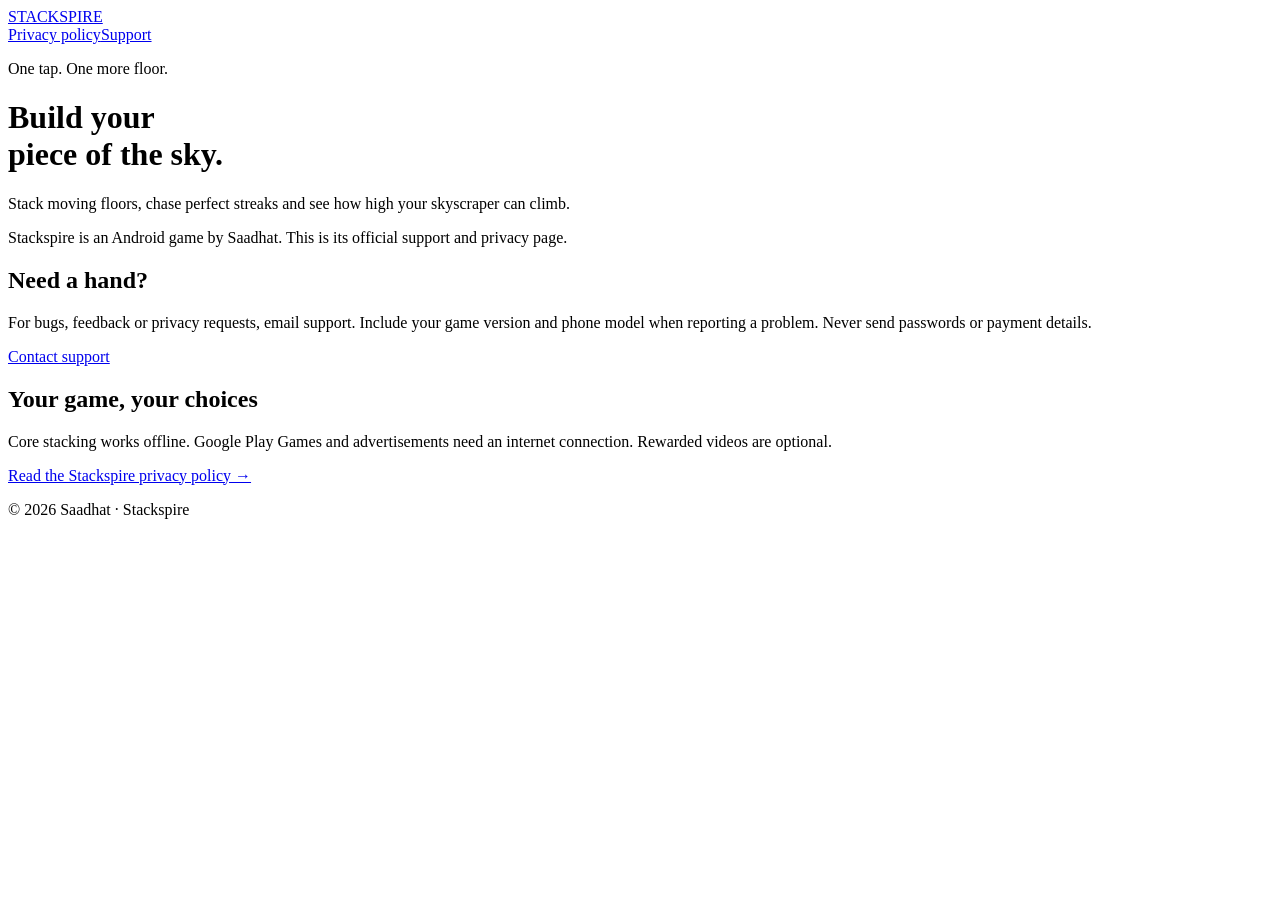
==== index.html @ 13df9985 "Add Stackspire support and privacy page" ====
<!doctype html><html lang="en"><head><meta charset="utf-8"><meta name="viewport" content="width=device-width,initial-scale=1"><meta name="description" content="Stackspire support and privacy information. A one-tap skyscraper stacking game by Saadhat."><title>Stackspire — Support & Privacy</title><link rel="stylesheet" href="style.css"></head><body><header><a class="brand" href="./">STACKSPIRE</a><nav><a href="privacy.html">Privacy policy</a><a href="mailto:saadhat10@gmail.com">Support</a></nav></header><main><p class="eyebrow">One tap. One more floor.</p><h1>Build your<br>piece of the sky.</h1><p class="lead">Stack moving floors, chase perfect streaks and see how high your skyscraper can climb.</p><p>Stackspire is an Android game by Saadhat. This is its official support and privacy page.</p><section class="card"><h2>Need a hand?</h2><p>For bugs, feedback or privacy requests, email support. Include your game version and phone model when reporting a problem. Never send passwords or payment details.</p><a class="button" href="mailto:saadhat10@gmail.com?subject=Stackspire%20support">Contact support</a></section><section><h2>Your game, your choices</h2><p>Core stacking works offline. Google Play Games and advertisements need an internet connection. Rewarded videos are optional.</p><p><a href="privacy.html">Read the Stackspire privacy policy →</a></p></section></main><footer>© 2026 Saadhat · Stackspire</footer></body></html>
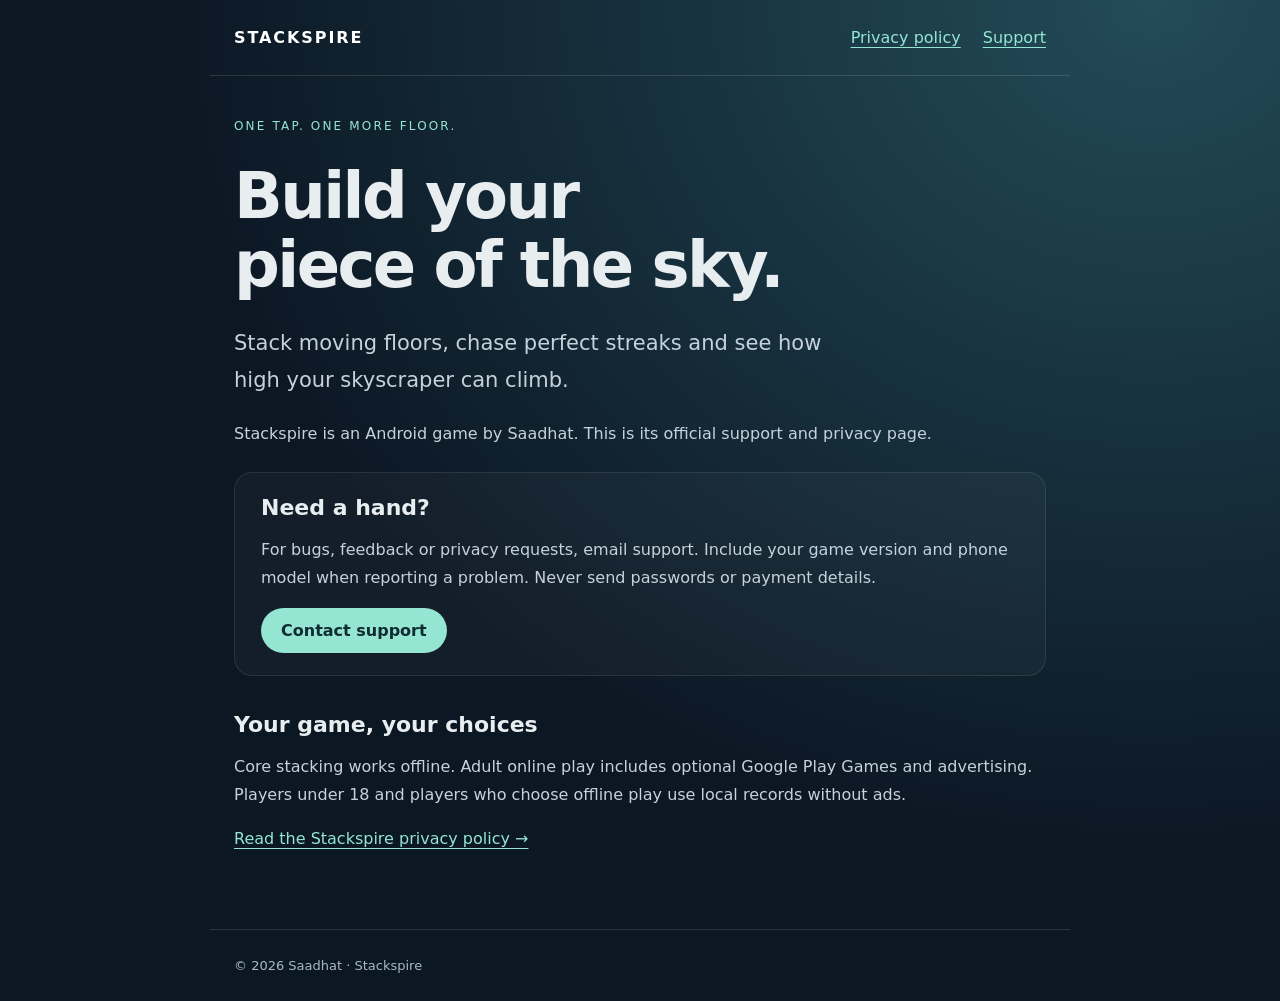
==== commit 1d373c88: "Describe age-gated local play and adult online services" ====
--- a/index.html
+++ b/index.html
@@ -1 +1 @@
-<!doctype html><html lang="en"><head><meta charset="utf-8"><meta name="viewport" content="width=device-width,initial-scale=1"><meta name="description" content="Stackspire support and privacy information. A one-tap skyscraper stacking game by Saadhat."><title>Stackspire — Support & Privacy</title><link rel="stylesheet" href="style.css"></head><body><header><a class="brand" href="./">STACKSPIRE</a><nav><a href="privacy.html">Privacy policy</a><a href="mailto:saadhat10@gmail.com">Support</a></nav></header><main><p class="eyebrow">One tap. One more floor.</p><h1>Build your<br>piece of the sky.</h1><p class="lead">Stack moving floors, chase perfect streaks and see how high your skyscraper can climb.</p><p>Stackspire is an Android game by Saadhat. This is its official support and privacy page.</p><section class="card"><h2>Need a hand?</h2><p>For bugs, feedback or privacy requests, email support. Include your game version and phone model when reporting a problem. Never send passwords or payment details.</p><a class="button" href="mailto:saadhat10@gmail.com?subject=Stackspire%20support">Contact support</a></section><section><h2>Your game, your choices</h2><p>Core stacking works offline. Google Play Games and advertisements need an internet connection. Rewarded videos are optional.</p><p><a href="privacy.html">Read the Stackspire privacy policy →</a></p></section></main><footer>© 2026 Saadhat · Stackspire</footer></body></html>
+<!doctype html><html lang="en"><head><meta charset="utf-8"><meta name="viewport" content="width=device-width,initial-scale=1"><meta name="description" content="Stackspire support and privacy information. A one-tap skyscraper stacking game by Saadhat."><title>Stackspire — Support & Privacy</title><link rel="stylesheet" href="style.css"></head><body><header><a class="brand" href="./">STACKSPIRE</a><nav><a href="privacy.html">Privacy policy</a><a href="mailto:saadhat10@gmail.com">Support</a></nav></header><main><p class="eyebrow">One tap. One more floor.</p><h1>Build your<br>piece of the sky.</h1><p class="lead">Stack moving floors, chase perfect streaks and see how high your skyscraper can climb.</p><p>Stackspire is an Android game by Saadhat. This is its official support and privacy page.</p><section class="card"><h2>Need a hand?</h2><p>For bugs, feedback or privacy requests, email support. Include your game version and phone model when reporting a problem. Never send passwords or payment details.</p><a class="button" href="mailto:saadhat10@gmail.com?subject=Stackspire%20support">Contact support</a></section><section><h2>Your game, your choices</h2><p>Core stacking works offline. Adult online play includes optional Google Play Games and advertising. Players under 18 and players who choose offline play use local records without ads.</p><p><a href="privacy.html">Read the Stackspire privacy policy →</a></p></section></main><footer>© 2026 Saadhat · Stackspire</footer></body></html>
--- a/style.css
+++ b/style.css
@@ -0,0 +1 @@
+:root{color-scheme:dark;font-family:system-ui,-apple-system,Segoe UI,sans-serif;background:#0c1724;color:#e8edf0}*{box-sizing:border-box}body{margin:0;background:radial-gradient(ellipse at 90% 0,#234b58,transparent 60%)}header,main,footer{max-width:860px;margin:auto;padding:28px 24px}header{display:flex;align-items:center;justify-content:space-between;gap:24px;border-bottom:1px solid #ffffff20}a{color:#94e5d2;text-underline-offset:4px}nav{display:flex;gap:22px}.brand{font-weight:800;letter-spacing:.12em;text-decoration:none;color:#fff}h1{font-size:clamp(36px,7vw,64px);line-height:1.08;letter-spacing:-.04em;margin:25px 0}h2{font-size:22px;margin:36px 0 12px}p,li{line-height:1.75;color:#c5d2db}li{margin:8px 0}.eyebrow{color:#94e5d2;font-size:12px;letter-spacing:.18em;text-transform:uppercase}.lead{font-size:21px;max-width:600px}.card{padding:22px 26px;background:#ffffff08;border:1px solid #ffffff18;border-radius:18px;margin:24px 0}.card h2{margin-top:0}footer{font-size:13px;border-top:1px solid #ffffff20;color:#a8bac8}.button{display:inline-block;background:#94e5d2;color:#102c32;font-weight:700;padding:13px 20px;border-radius:30px;text-decoration:none}main{padding-bottom:60px}.policy h1{font-size:44px}.policy{max-width:800px}@media(max-width:500px){header{align-items:flex-start;flex-direction:column;gap:16px}nav{font-size:14px}.card{padding:20px}}
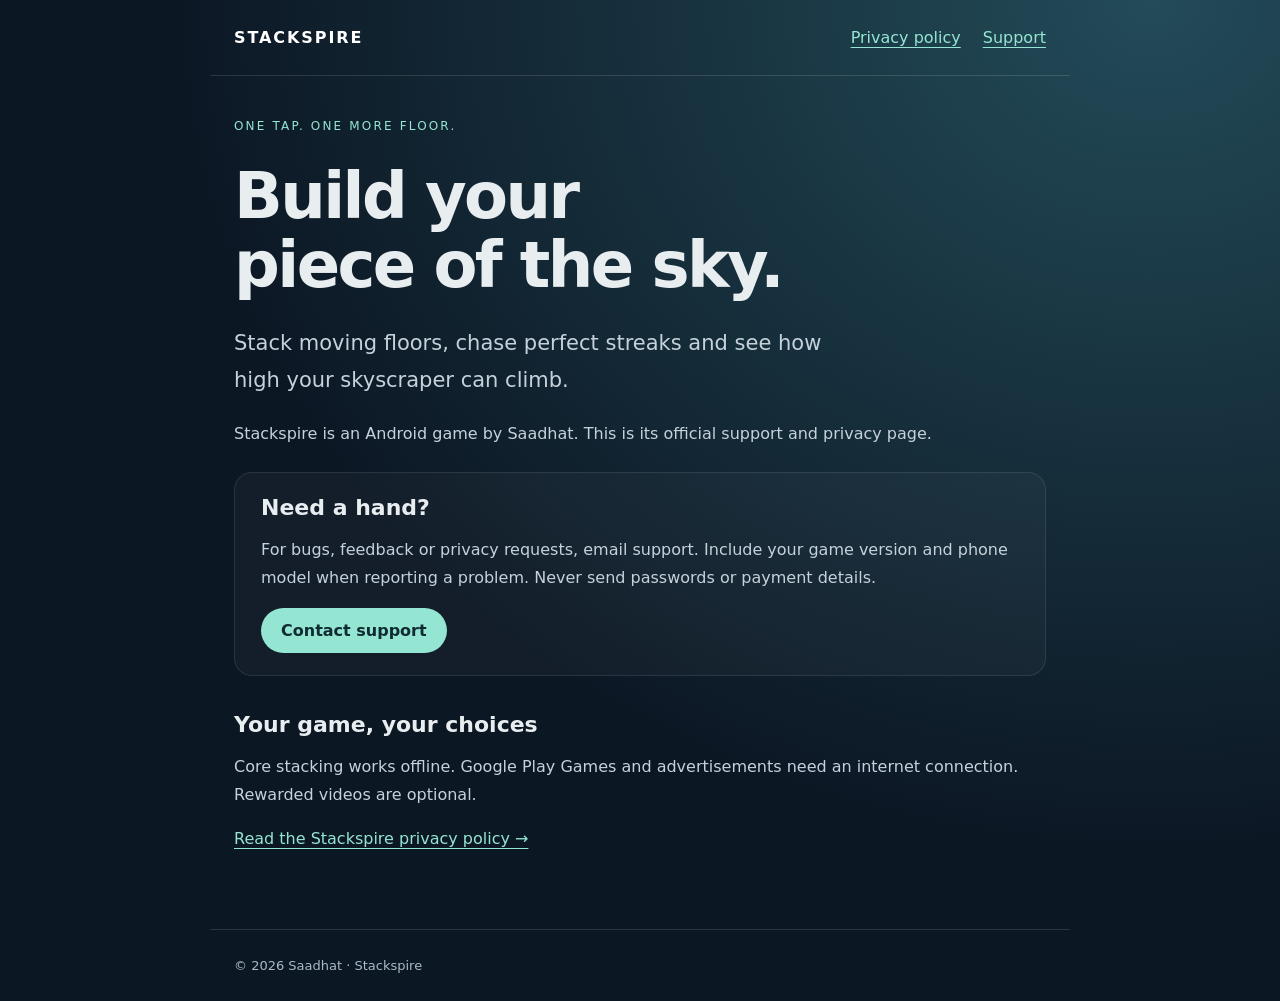
==== commit 93bd6c5b: "Remove birth-date flow and restore general-audience privacy wording" ====
--- a/index.html
+++ b/index.html
@@ -1 +1 @@
-<!doctype html><html lang="en"><head><meta charset="utf-8"><meta name="viewport" content="width=device-width,initial-scale=1"><meta name="description" content="Stackspire support and privacy information. A one-tap skyscraper stacking game by Saadhat."><title>Stackspire — Support & Privacy</title><link rel="stylesheet" href="style.css"></head><body><header><a class="brand" href="./">STACKSPIRE</a><nav><a href="privacy.html">Privacy policy</a><a href="mailto:saadhat10@gmail.com">Support</a></nav></header><main><p class="eyebrow">One tap. One more floor.</p><h1>Build your<br>piece of the sky.</h1><p class="lead">Stack moving floors, chase perfect streaks and see how high your skyscraper can climb.</p><p>Stackspire is an Android game by Saadhat. This is its official support and privacy page.</p><section class="card"><h2>Need a hand?</h2><p>For bugs, feedback or privacy requests, email support. Include your game version and phone model when reporting a problem. Never send passwords or payment details.</p><a class="button" href="mailto:saadhat10@gmail.com?subject=Stackspire%20support">Contact support</a></section><section><h2>Your game, your choices</h2><p>Core stacking works offline. Adult online play includes optional Google Play Games and advertising. Players under 18 and players who choose offline play use local records without ads.</p><p><a href="privacy.html">Read the Stackspire privacy policy →</a></p></section></main><footer>© 2026 Saadhat · Stackspire</footer></body></html>
+<!doctype html><html lang="en"><head><meta charset="utf-8"><meta name="viewport" content="width=device-width,initial-scale=1"><meta name="description" content="Stackspire support and privacy information. A one-tap skyscraper stacking game by Saadhat."><title>Stackspire — Support & Privacy</title><link rel="stylesheet" href="style.css"></head><body><header><a class="brand" href="./">STACKSPIRE</a><nav><a href="privacy.html">Privacy policy</a><a href="mailto:saadhat10@gmail.com">Support</a></nav></header><main><p class="eyebrow">One tap. One more floor.</p><h1>Build your<br>piece of the sky.</h1><p class="lead">Stack moving floors, chase perfect streaks and see how high your skyscraper can climb.</p><p>Stackspire is an Android game by Saadhat. This is its official support and privacy page.</p><section class="card"><h2>Need a hand?</h2><p>For bugs, feedback or privacy requests, email support. Include your game version and phone model when reporting a problem. Never send passwords or payment details.</p><a class="button" href="mailto:saadhat10@gmail.com?subject=Stackspire%20support">Contact support</a></section><section><h2>Your game, your choices</h2><p>Core stacking works offline. Google Play Games and advertisements need an internet connection. Rewarded videos are optional.</p><p><a href="privacy.html">Read the Stackspire privacy policy →</a></p></section></main><footer>© 2026 Saadhat · Stackspire</footer></body></html>
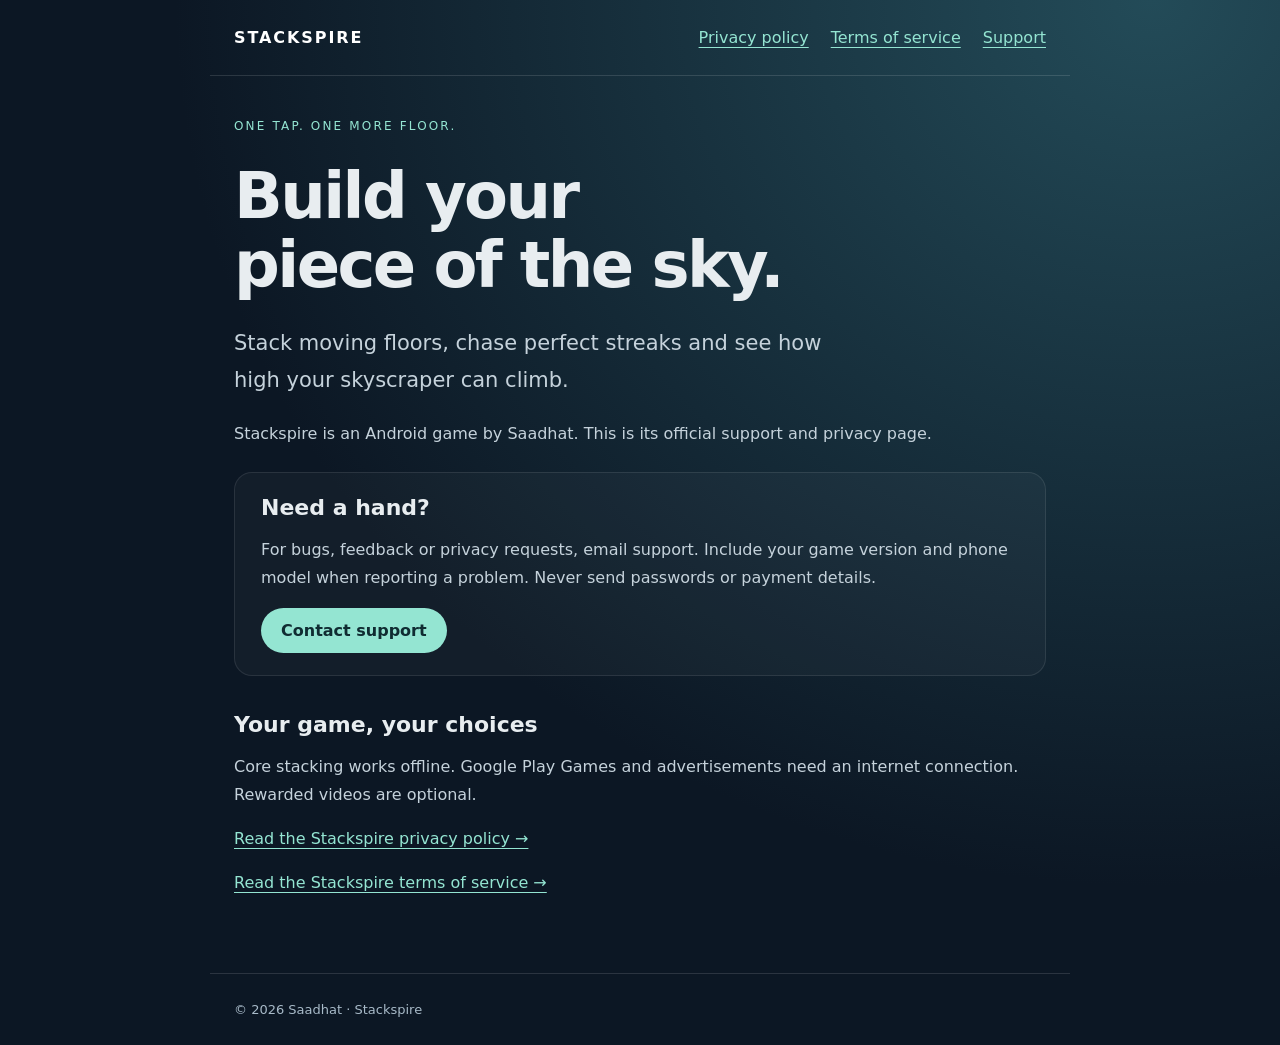
==== commit b0b94992: "Link Stackspire terms of service" ====
--- a/index.html
+++ b/index.html
@@ -1 +1 @@
-<!doctype html><html lang="en"><head><meta charset="utf-8"><meta name="viewport" content="width=device-width,initial-scale=1"><meta name="description" content="Stackspire support and privacy information. A one-tap skyscraper stacking game by Saadhat."><title>Stackspire — Support & Privacy</title><link rel="stylesheet" href="style.css"></head><body><header><a class="brand" href="./">STACKSPIRE</a><nav><a href="privacy.html">Privacy policy</a><a href="mailto:saadhat10@gmail.com">Support</a></nav></header><main><p class="eyebrow">One tap. One more floor.</p><h1>Build your<br>piece of the sky.</h1><p class="lead">Stack moving floors, chase perfect streaks and see how high your skyscraper can climb.</p><p>Stackspire is an Android game by Saadhat. This is its official support and privacy page.</p><section class="card"><h2>Need a hand?</h2><p>For bugs, feedback or privacy requests, email support. Include your game version and phone model when reporting a problem. Never send passwords or payment details.</p><a class="button" href="mailto:saadhat10@gmail.com?subject=Stackspire%20support">Contact support</a></section><section><h2>Your game, your choices</h2><p>Core stacking works offline. Google Play Games and advertisements need an internet connection. Rewarded videos are optional.</p><p><a href="privacy.html">Read the Stackspire privacy policy →</a></p></section></main><footer>© 2026 Saadhat · Stackspire</footer></body></html>
+<!doctype html><html lang="en"><head><meta charset="utf-8"><meta name="viewport" content="width=device-width,initial-scale=1"><meta name="description" content="Stackspire support and privacy information. A one-tap skyscraper stacking game by Saadhat."><title>Stackspire — Support & Privacy</title><link rel="stylesheet" href="style.css"></head><body><header><a class="brand" href="./">STACKSPIRE</a><nav><a href="privacy.html">Privacy policy</a><a href="terms.html">Terms of service</a><a href="mailto:saadhat10@gmail.com">Support</a></nav></header><main><p class="eyebrow">One tap. One more floor.</p><h1>Build your<br>piece of the sky.</h1><p class="lead">Stack moving floors, chase perfect streaks and see how high your skyscraper can climb.</p><p>Stackspire is an Android game by Saadhat. This is its official support and privacy page.</p><section class="card"><h2>Need a hand?</h2><p>For bugs, feedback or privacy requests, email support. Include your game version and phone model when reporting a problem. Never send passwords or payment details.</p><a class="button" href="mailto:saadhat10@gmail.com?subject=Stackspire%20support">Contact support</a></section><section><h2>Your game, your choices</h2><p>Core stacking works offline. Google Play Games and advertisements need an internet connection. Rewarded videos are optional.</p><p><a href="privacy.html">Read the Stackspire privacy policy →</a></p><p><a href="terms.html">Read the Stackspire terms of service →</a></p></section></main><footer>© 2026 Saadhat · Stackspire</footer></body></html>
